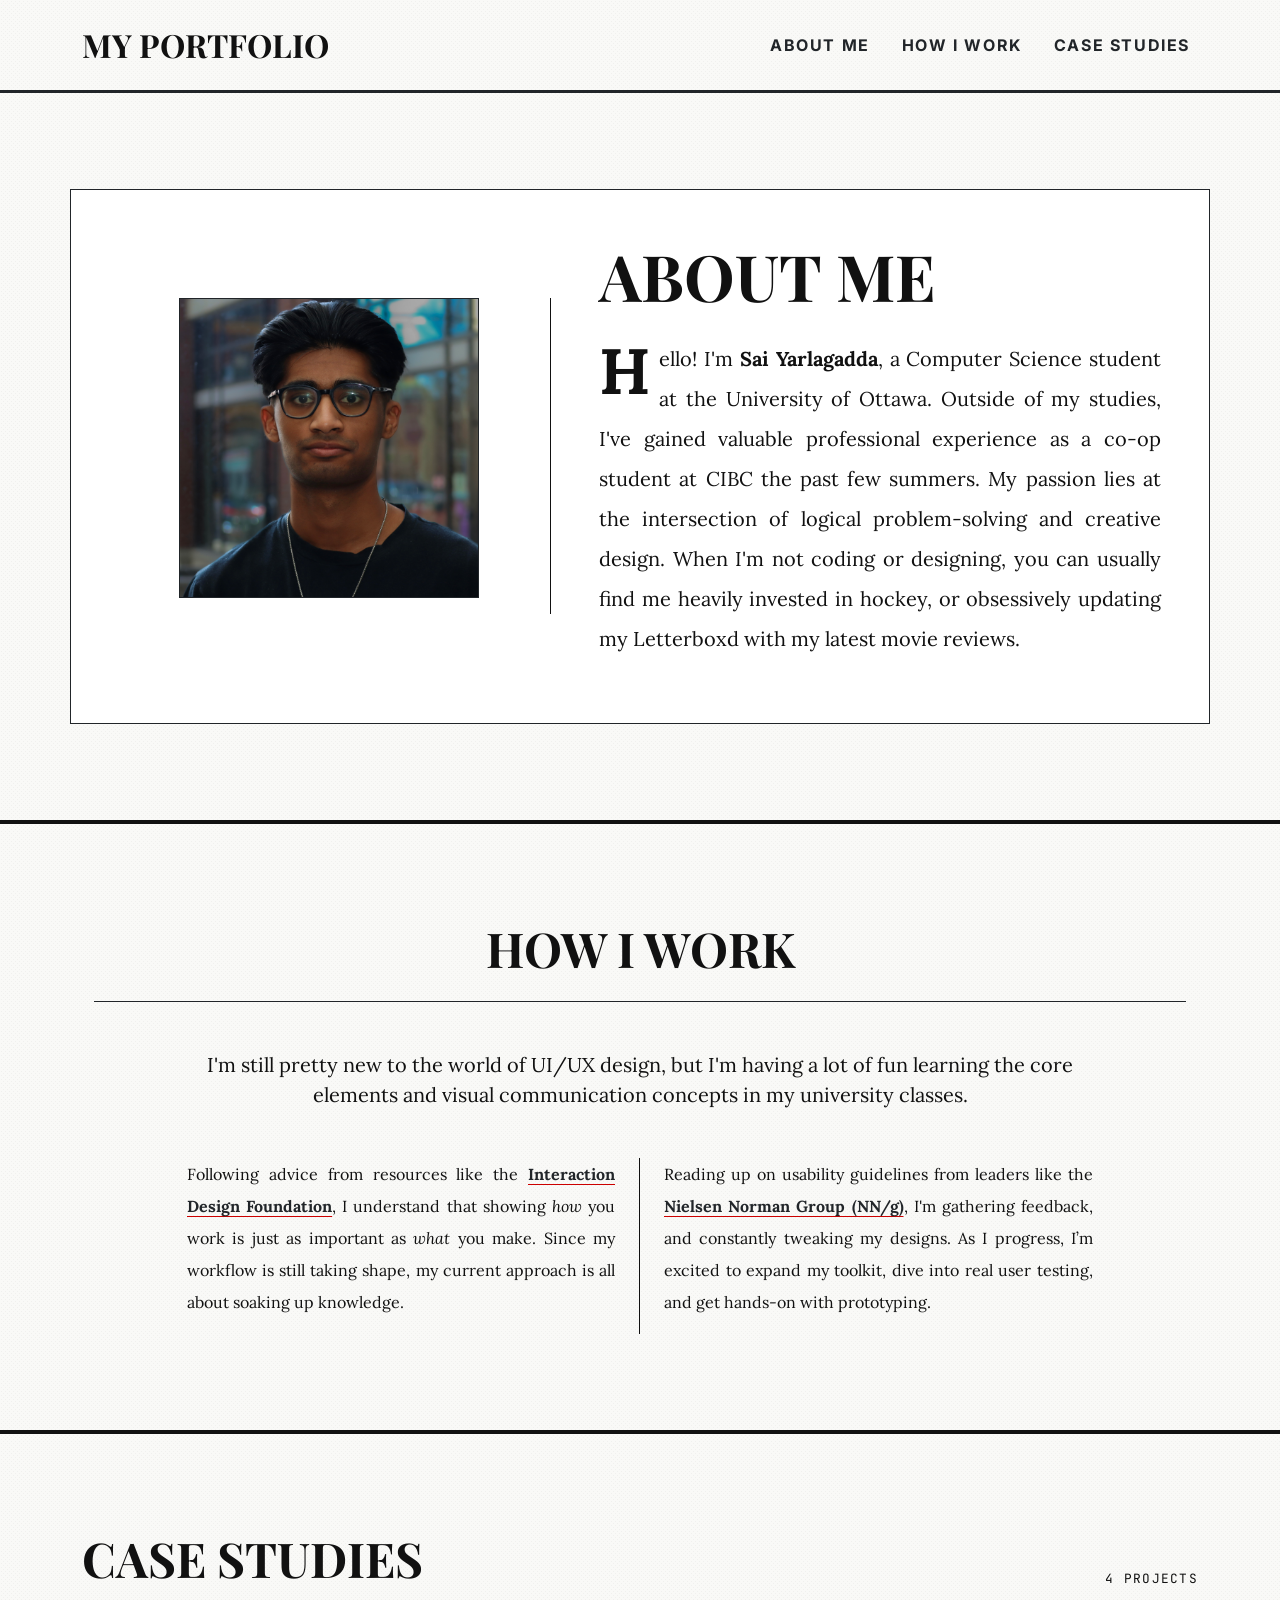
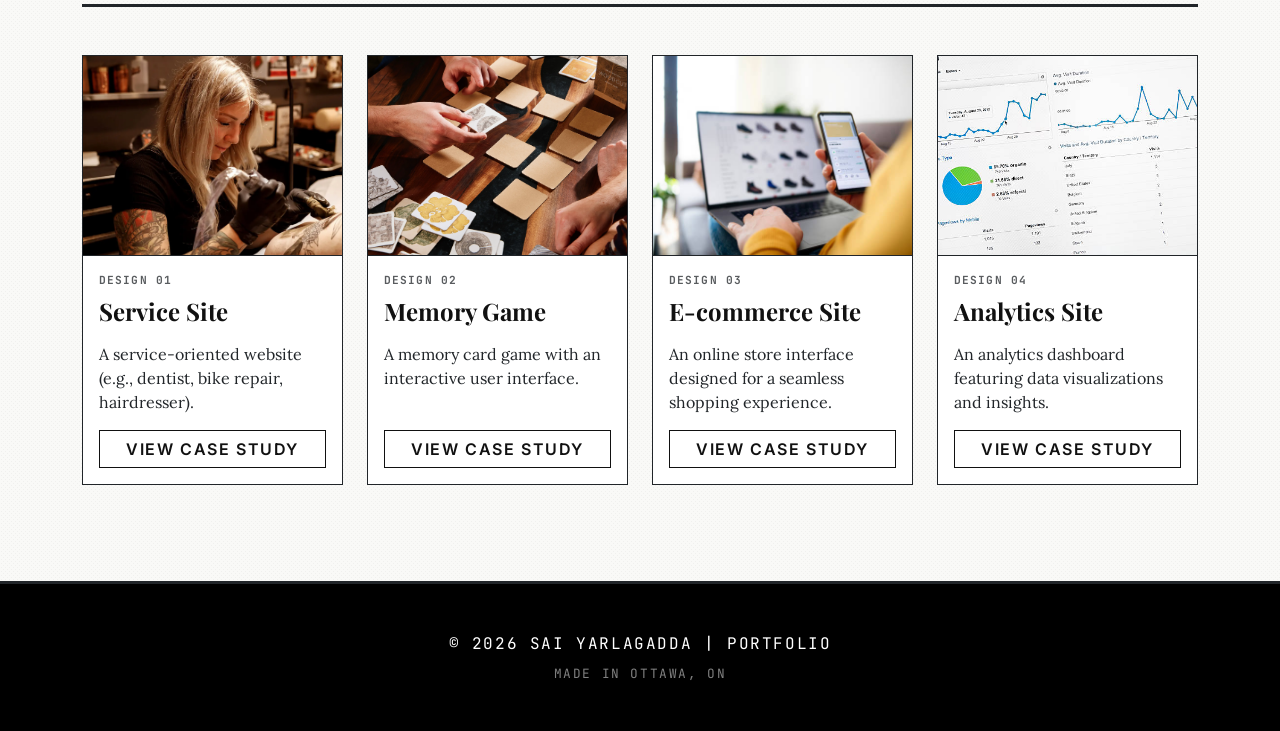
==== index.html @ ab578f19 "added link to service site case study" ====
<!DOCTYPE html>
<html lang="en">
<head>
    <meta charset="UTF-8">
    <meta name="viewport" content="width=device-width, initial-scale=1.0">
    <title>My Portfolio</title>
    <!-- CSS Links -->
    <link href="https://cdn.jsdelivr.net/npm/bootstrap@5.3.0/dist/css/bootstrap.min.css" rel="stylesheet">
    <link rel="stylesheet" href="css/styles.css">
</head>
<body>
    <!-- Main Navigation Menu -->
    <nav class="navbar navbar-expand-lg navbar-light bg-transparent border-bottom border-dark border-3 py-3">
        <div class="container">
            <a class="navbar-brand text-uppercase fw-bold fs-2" href="#">
                My Portfolio
            </a>
            <button class="navbar-toggler rounded-0 border-dark" type="button" data-bs-toggle="collapse" data-bs-target="#navbarNav">
                <span class="navbar-toggler-icon"></span>
            </button>
            <div class="collapse navbar-collapse" id="navbarNav">
                <ul class="navbar-nav ms-auto font-sans text-uppercase fs-6 fw-bold" style="letter-spacing: 0.1em;">
                    <li class="nav-item"><a class="nav-link text-dark" href="#about">About Me</a></li>
                    <li class="nav-item ms-lg-3"><a class="nav-link text-dark" href="#how-i-work">How I Work</a></li>
                    <li class="nav-item ms-lg-3"><a class="nav-link text-dark" href="#case-studies">Case Studies</a></li>
                </ul>
            </div>
        </div>
    </nav>

    <!-- Introduction & Bio Section -->
    <section id="about" class="py-5">
        <div class="container border border-dark p-4 p-md-5 bg-white position-relative mt-5">
            <div class="row align-items-center">
                <div class="col-md-5 text-center news-col-divider">
                    <!-- My headshot -->
                    <img src="profile_img.JPG" alt="My Photo" class="img-fluid border border-dark mb-3" style="max-height: 300px; object-fit: cover;">
                </div>
                <div class="col-md-7 ps-md-5 pt-4 pt-md-0">
                    <h1 class="display-3 fw-bold mb-4 text-uppercase">About Me</h1>
                    <p class="fs-5 lh-lg" style="text-align: justify;">
                        <span class="float-start fs-1 fw-bold pe-2 lh-1" style="font-size: 4rem !important;">H</span>ello! I'm <strong>Sai Yarlagadda</strong>, a Computer Science student at the University of Ottawa. Outside of my studies, I've gained valuable professional experience as a co-op student at CIBC the past few summers. My passion lies at the intersection of logical problem-solving and creative design. When I'm not coding or designing, you can usually find me heavily invested in hockey, or obsessively updating my Letterboxd with my latest movie reviews.
                    </p>
                </div>
            </div>
        </div>
    </section>

    <!-- Workflow & Process Information -->
    <section id="how-i-work" class="py-5 my-5 newsprint-texture bg-transparent">
        <div class="container px-4 py-5">
            <h2 class="text-center mb-5 display-5 fw-bold text-uppercase border-bottom border-dark pb-4">How I Work</h2>
            <div class="row justify-content-center">
                <div class="col-md-10">
                    <p class="fs-5 text-center mb-4">
                        I'm still pretty new to the world of UI/UX design, but I'm having a lot of fun learning the core elements and visual communication concepts in my university classes.
                    </p>
                    <div class="row mt-5">
                        <div class="col-md-6 news-col-divider pe-md-4">
                            <p class="lh-lg" style="text-align: justify;">
                                Following advice from resources like the <a href="https://ixdf.org/literature/article/what-should-a-ux-design-portfolio-contain" target="_blank" class="text-dark fw-bold" style="text-decoration: underline; text-underline-offset: 4px; text-decoration-color: var(--newsprint-accent);">Interaction Design Foundation</a>, I understand that showing <em>how</em> you work is just as important as <em>what</em> you make. Since my workflow is still taking shape, my current approach is all about soaking up knowledge.
                            </p>
                        </div>
                        <div class="col-md-6 ps-md-4">
                            <p class="lh-lg" style="text-align: justify;">
                                Reading up on usability guidelines from leaders like the <a href="https://www.nngroup.com/" target="_blank" class="text-dark fw-bold" style="text-decoration: underline; text-underline-offset: 4px; text-decoration-color: var(--newsprint-accent);">Nielsen Norman Group (NN/g)</a>, I'm gathering feedback, and constantly tweaking my designs. As I progress, I’m excited to expand my toolkit, dive into real user testing, and get hands-on with prototyping.
                            </p>
                        </div>
                    </div>
                </div>
            </div>
        </div>
    </section>

    <!-- Project Gallery / Case Studies -->
    <section id="case-studies" class="py-5 mb-5">
        <div class="container">
            <div class="d-flex justify-content-between align-items-end border-bottom border-dark border-3 pb-3 mb-5">
                <h2 class="mb-0 display-5 fw-bold text-uppercase">Case Studies</h2>
                <span class="font-mono text-uppercase d-none d-md-block" style="letter-spacing: 0.1em; font-size: 0.8rem;">4 Projects</span>
            </div>
            <div class="row g-4">
                <!-- Project 1: Services -->
                <div class="col-md-6 col-lg-3">
                    <div class="card h-100 transition-hover border-dark">
                        <img src="service_site.webp" class="card-img-top border-bottom border-dark" alt="Service Site" style="height: 200px; object-fit: cover;">
                        <div class="card-body d-flex flex-column bg-white">
                            <p class="font-mono text-uppercase fw-bold mb-2 text-muted" style="letter-spacing: 0.1em; font-size: 0.7rem;">Design 01</p>
                            <h5 class="card-title fw-bold font-serif fs-4 mb-3">Service Site</h5>
                            <p class="card-text text-dark">A service-oriented website (e.g., dentist, bike repair, hairdresser).</p>
                            <a href="https://sai-yarla.github.io/SEG3125-Assignment-2/" class="btn btn-outline-primary mt-auto">View Case Study</a>
                        </div>
                    </div>
                </div>
                <!-- Project 2: Interactive Game -->
                <div class="col-md-6 col-lg-3">
                    <div class="card h-100 transition-hover border-dark">
                        <img src="memory_game.webp" class="card-img-top border-bottom border-dark" alt="Memory Game" style="height: 200px; object-fit: cover;">
                        <div class="card-body d-flex flex-column bg-white">
                            <p class="font-mono text-uppercase fw-bold mb-2 text-muted" style="letter-spacing: 0.1em; font-size: 0.7rem;">Design 02</p>
                            <h5 class="card-title fw-bold font-serif fs-4 mb-3">Memory Game</h5>
                            <p class="card-text text-dark">A memory card game with an interactive user interface.</p>
                            <a href="coming-soon.html" class="btn btn-outline-primary mt-auto">View Case Study</a>
                        </div>
                    </div>
                </div>
                <!-- Project 3: Online Store -->
                <div class="col-md-6 col-lg-3">
                    <div class="card h-100 transition-hover border-dark">
                        <img src="ecommerce.jpg" class="card-img-top border-bottom border-dark" alt="E-commerce Site" style="height: 200px; object-fit: cover;">
                        <div class="card-body d-flex flex-column bg-white">
                            <p class="font-mono text-uppercase fw-bold mb-2 text-muted" style="letter-spacing: 0.1em; font-size: 0.7rem;">Design 03</p>
                            <h5 class="card-title fw-bold font-serif fs-4 mb-3">E-commerce Site</h5>
                            <p class="card-text text-dark">An online store interface designed for a seamless shopping experience.</p>
                            <a href="coming-soon.html" class="btn btn-outline-primary mt-auto">View Case Study</a>
                        </div>
                    </div>
                </div>
                <!-- Project 4: Data Dashboard -->
                <div class="col-md-6 col-lg-3">
                    <div class="card h-100 transition-hover border-dark">
                        <img src="analytics.jpg" class="card-img-top border-bottom border-dark" alt="Analytics Site" style="height: 200px; object-fit: cover;">
                        <div class="card-body d-flex flex-column bg-white">
                            <p class="font-mono text-uppercase fw-bold mb-2 text-muted" style="letter-spacing: 0.1em; font-size: 0.7rem;">Design 04</p>
                            <h5 class="card-title fw-bold font-serif fs-4 mb-3">Analytics Site</h5>
                            <p class="card-text text-dark">An analytics dashboard featuring data visualizations and insights.</p>
                            <a href="coming-soon.html" class="btn btn-outline-primary mt-auto">View Case Study</a>
                        </div>
                    </div>
                </div>
            </div>
        </div>
    </section>

    <!-- Footer with Copyright -->
    <footer class="bg-black text-white text-center py-5 border-top border-dark border-3">
        <div class="container font-mono text-uppercase" style="letter-spacing: 0.1em;">
            <p class="mb-2">&copy; 2026 Sai Yarlagadda | Portfolio</p>
            <p class="mb-0 text-white-50" style="font-size: 0.8rem;">Made in Ottawa, ON</p>
        </div>
    </footer>

    <!-- Bootstrap JS -->
    <script src="https://cdn.jsdelivr.net/npm/bootstrap@5.3.0/dist/js/bootstrap.bundle.min.js"></script>
    <!-- Custom JS -->
    <script src="js/script.js"></script>
</body>
</html>
---- css/styles.css ----
@import url('https://fonts.googleapis.com/css2?family=Inter:wght@400;500;600;700&family=JetBrains+Mono:wght@400;500&family=Playfair+Display:ital,wght@0,400;0,600;0,700;0,900;1,400&family=Lora:ital,wght@0,400;0,600;1,400&display=block');

:root {
    /* Newsprint Color Palette */
    --newsprint-bg: #F9F9F7;
    --newsprint-ink: #111111;
    --newsprint-muted: #E5E5E0;
    --newsprint-accent: #CC0000;

    /* Override Bootstrap Variables */
    --bs-body-bg: var(--newsprint-bg);
    --bs-body-color: var(--newsprint-ink);
    --bs-primary: var(--newsprint-ink);
    --bs-primary-rgb: 17, 17, 17;
    --bs-border-color: var(--newsprint-ink);
    --bs-link-color: var(--newsprint-ink);
    --bs-link-hover-color: var(--newsprint-accent);
}

/* Enforce Zero Radius & Strict Fonts */
* {
    border-radius: 0 !important;
}

body {
    font-family: 'Lora', serif;
    /* Subtle dot grid background */
    background-image: url("data:image/svg+xml,%3Csvg xmlns='http://www.w3.org/2000/svg' width='4' height='4' viewBox='0 0 4 4'%3E%3Cpath fill='%23111111' fill-opacity='0.04' d='M1 3h1v1H1V3zm2-2h1v1H3V1z'%3E%3C/path%3E%3C/svg%3E");
}

h1, h2, h3, h4, h5, h6, .display-4, .navbar-brand {
    font-family: 'Playfair Display', serif;
    color: var(--newsprint-ink);
}

.font-sans { font-family: 'Inter', sans-serif; }
.font-mono { font-family: 'JetBrains Mono', monospace; }

/* Primary Button Overrides */
.btn-primary {
    background-color: var(--newsprint-ink);
    color: var(--newsprint-bg);
    border: 1px solid var(--newsprint-ink);
    text-transform: uppercase;
    letter-spacing: 0.1em;
    font-family: 'Inter', sans-serif;
    font-weight: 600;
}

.btn-primary:hover {
    background-color: var(--newsprint-bg);
    color: var(--newsprint-ink);
    border-color: var(--newsprint-ink);
}

.btn-outline-primary {
    color: var(--newsprint-ink);
    border-color: var(--newsprint-ink);
    text-transform: uppercase;
    letter-spacing: 0.1em;
    font-family: 'Inter', sans-serif;
    font-weight: 600;
}

.btn-outline-primary:hover {
    background-color: var(--newsprint-ink);
    color: var(--newsprint-bg);
}

/* Card & Image styling */
.card {
    background-color: transparent;
    border: 1px solid var(--newsprint-ink);
}

.grayscale {
    filter: grayscale(100%);
    transition: filter 0.3s ease;
}

.grayscale:hover {
    filter: grayscale(0%) sepia(20%);
}

/* Effects & Hover States */
.transition-hover {
    transition: transform 0.2s ease-out, box-shadow 0.2s ease-out;
}

.transition-hover:hover {
    transform: translate(-2px, -2px);
    box-shadow: 4px 4px 0px 0px var(--newsprint-ink) !important;
}

/* Newspaper Grid lines */
.news-col-divider {
    border-right: 1px solid var(--newsprint-ink);
}

@media (max-width: 767.98px) {
    .news-col-divider {
        border-right: none;
        border-bottom: 1px solid var(--newsprint-ink);
        padding-bottom: 1.5rem;
        margin-bottom: 1.5rem;
    }
}

/* Textures */
.newsprint-texture {
    position: relative;
    border-top: 4px solid var(--newsprint-ink);
    border-bottom: 4px solid var(--newsprint-ink);
}

.newsprint-texture::before {
    content: '';
    position: absolute;
    inset: 0;
    background-image:
      linear-gradient(0deg, transparent 98%, rgba(0,0,0,0.02) 100%),
      linear-gradient(90deg, transparent 98%, rgba(0,0,0,0.02) 100%);
    background-size: 3px 3px;
    pointer-events: none;
    opacity: 0.5;
}
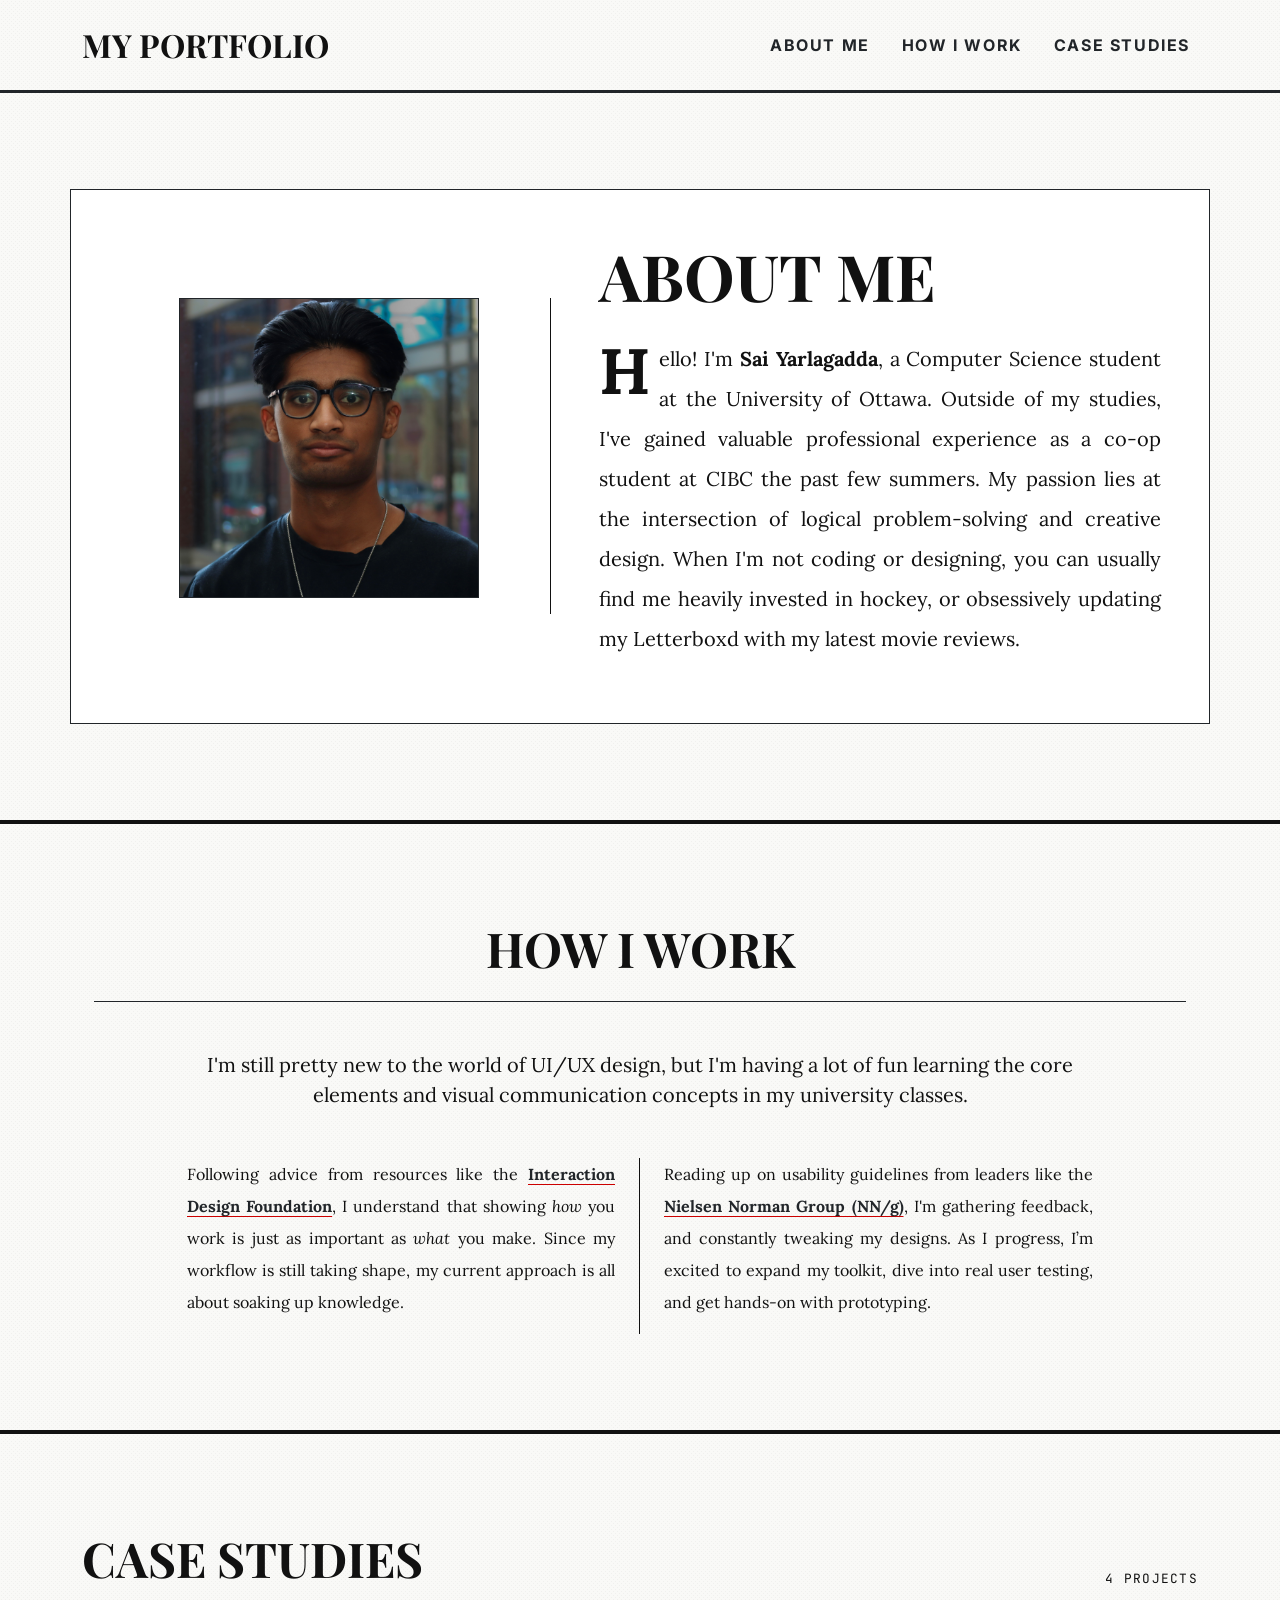
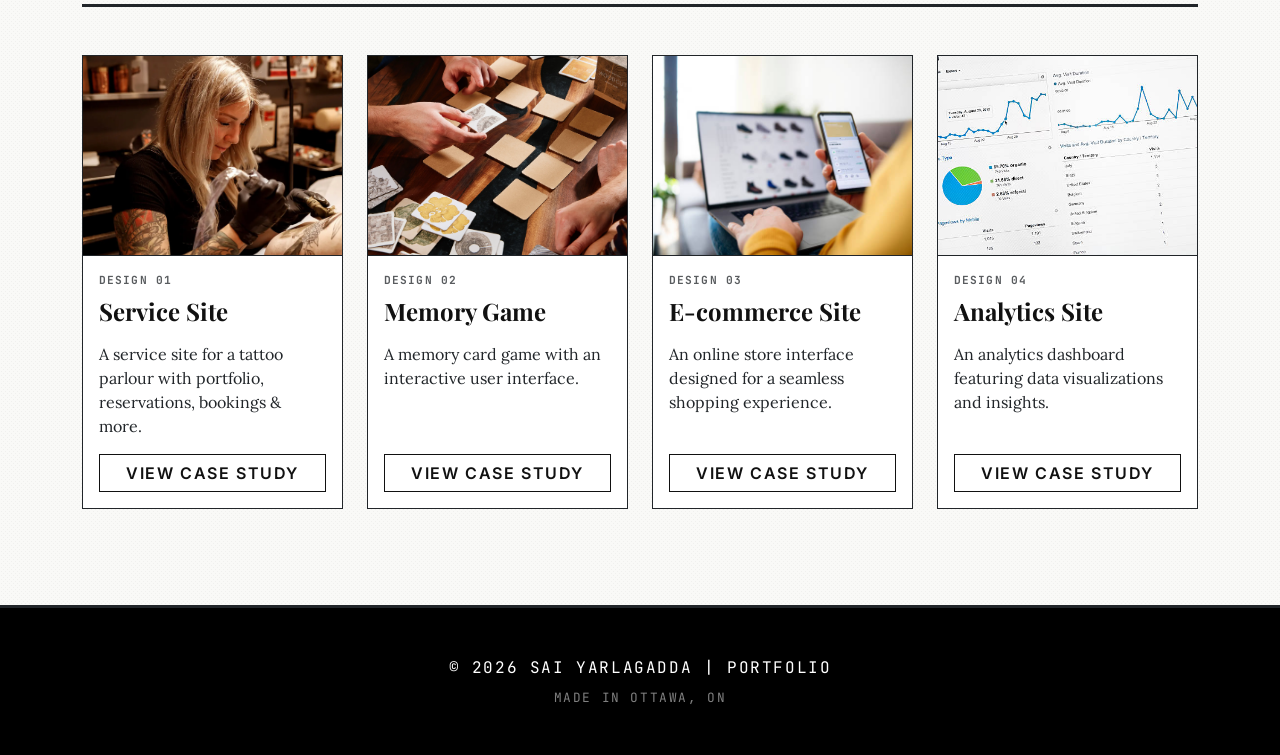
==== commit 2fca2593: "update description for service site" ====
--- a/index.html
+++ b/index.html
@@ -87,7 +87,7 @@
                         <div class="card-body d-flex flex-column bg-white">
                             <p class="font-mono text-uppercase fw-bold mb-2 text-muted" style="letter-spacing: 0.1em; font-size: 0.7rem;">Design 01</p>
                             <h5 class="card-title fw-bold font-serif fs-4 mb-3">Service Site</h5>
-                            <p class="card-text text-dark">A service-oriented website (e.g., dentist, bike repair, hairdresser).</p>
+                            <p class="card-text text-dark">A service site for a tattoo parlour with portfolio, reservations, bookings & more.</p>
                             <a href="https://sai-yarla.github.io/SEG3125-Assignment-2/" class="btn btn-outline-primary mt-auto">View Case Study</a>
                         </div>
                     </div>
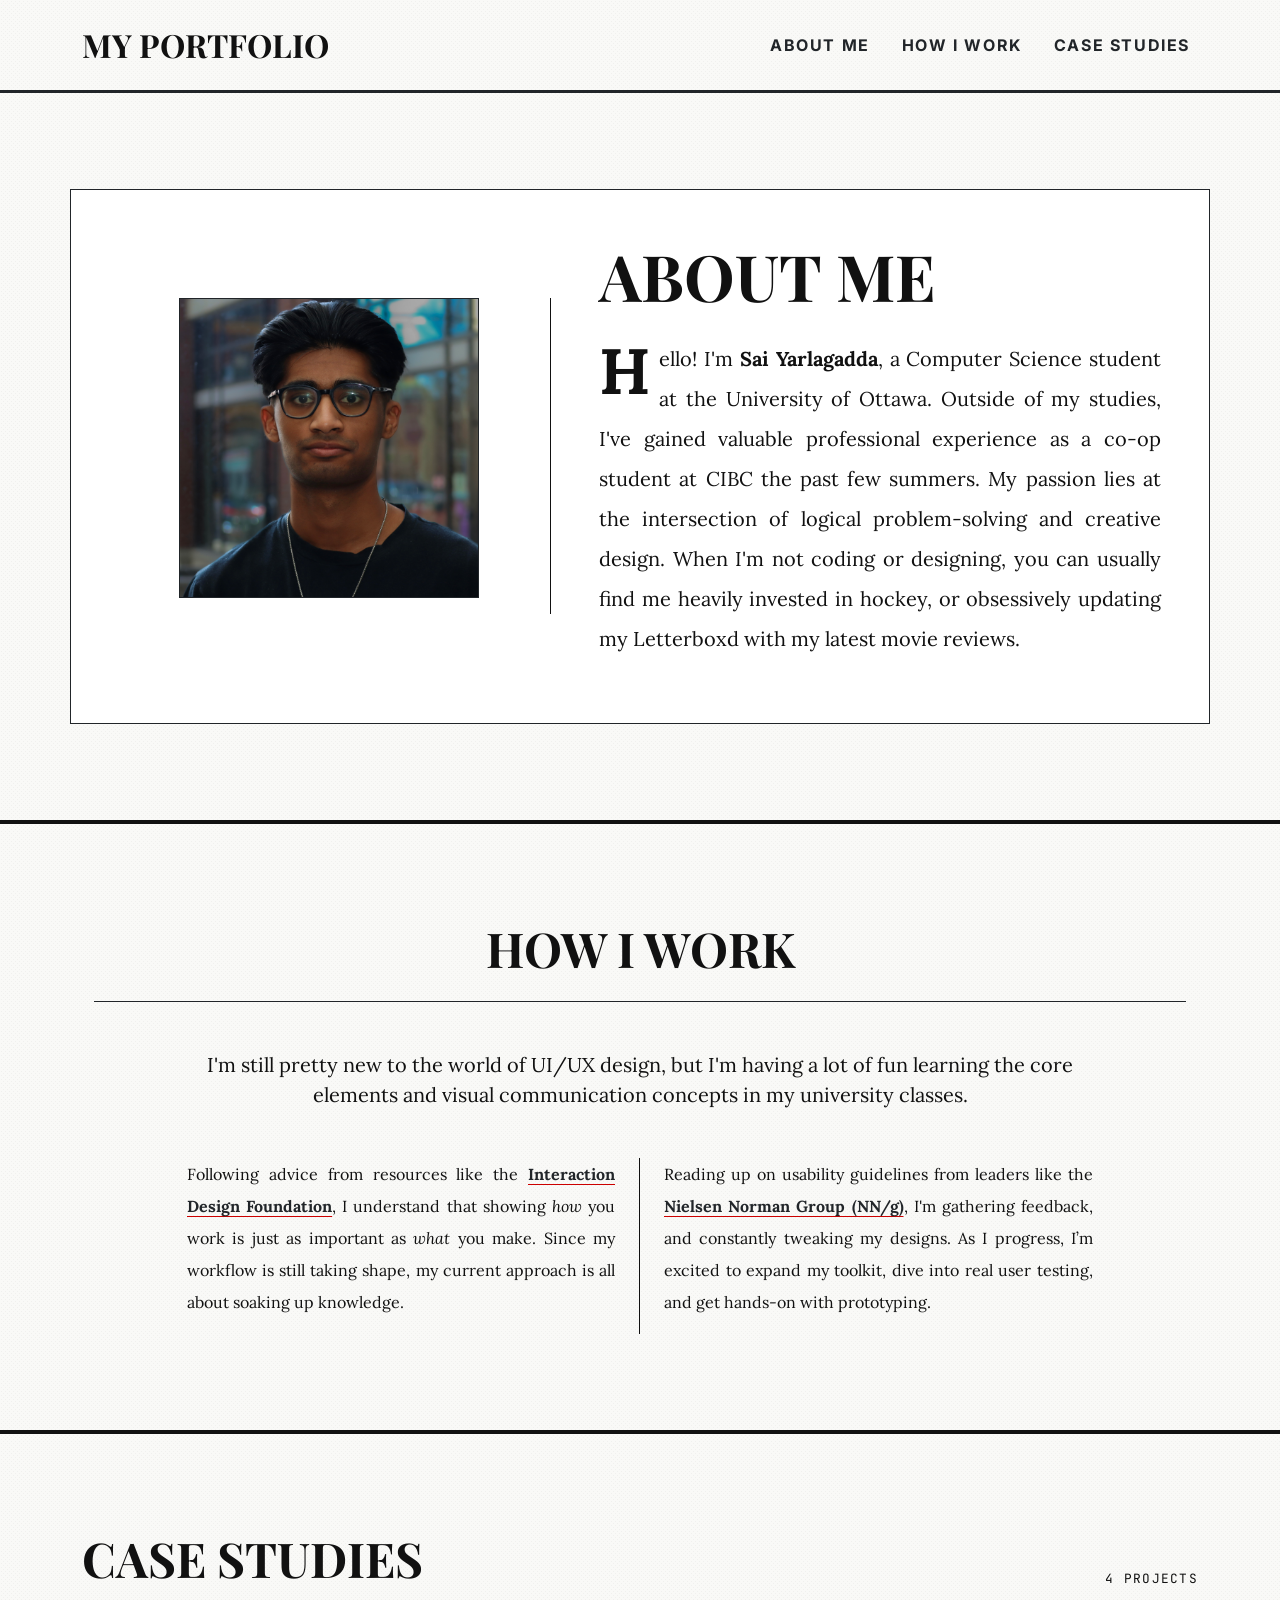
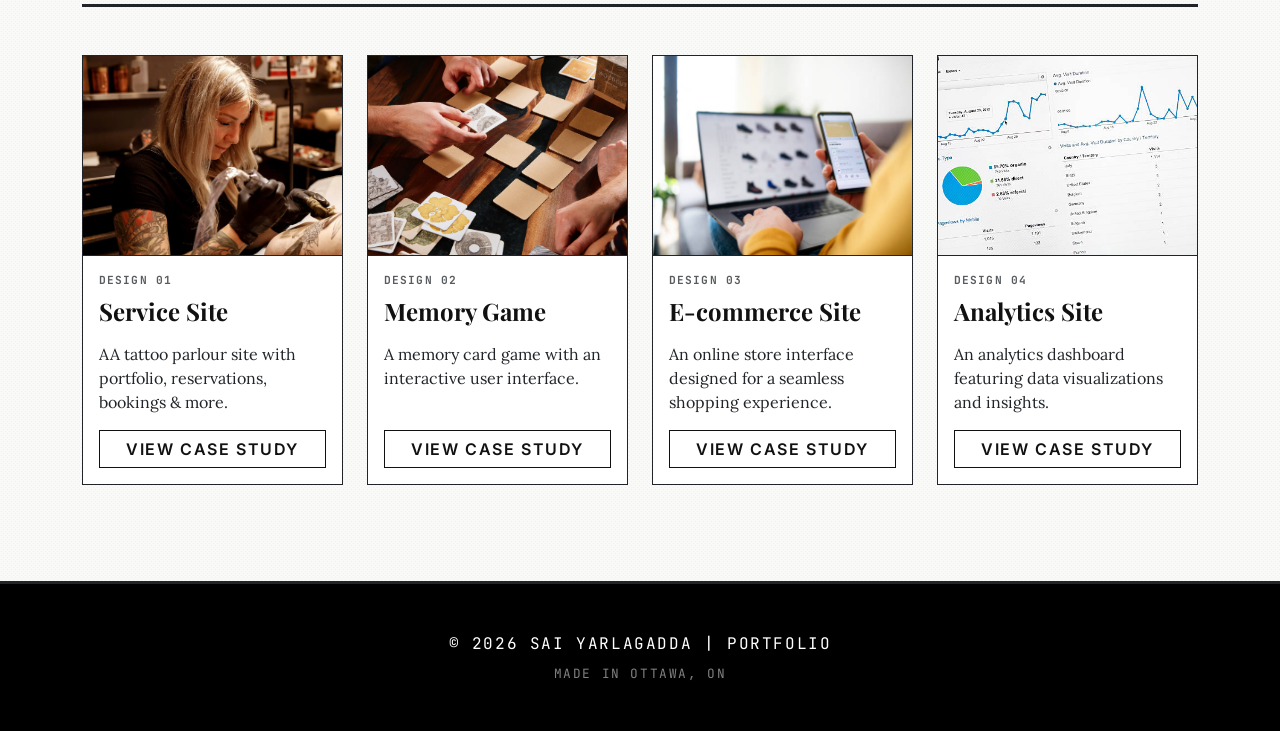
==== commit ed6b885d: "more updates" ====
--- a/index.html
+++ b/index.html
@@ -87,7 +87,7 @@
                         <div class="card-body d-flex flex-column bg-white">
                             <p class="font-mono text-uppercase fw-bold mb-2 text-muted" style="letter-spacing: 0.1em; font-size: 0.7rem;">Design 01</p>
                             <h5 class="card-title fw-bold font-serif fs-4 mb-3">Service Site</h5>
-                            <p class="card-text text-dark">A service site for a tattoo parlour with portfolio, reservations, bookings & more.</p>
+                            <p class="card-text text-dark">AA tattoo parlour site with portfolio, reservations, bookings & more.</p>
                             <a href="https://sai-yarla.github.io/SEG3125-Assignment-2/" class="btn btn-outline-primary mt-auto">View Case Study</a>
                         </div>
                     </div>
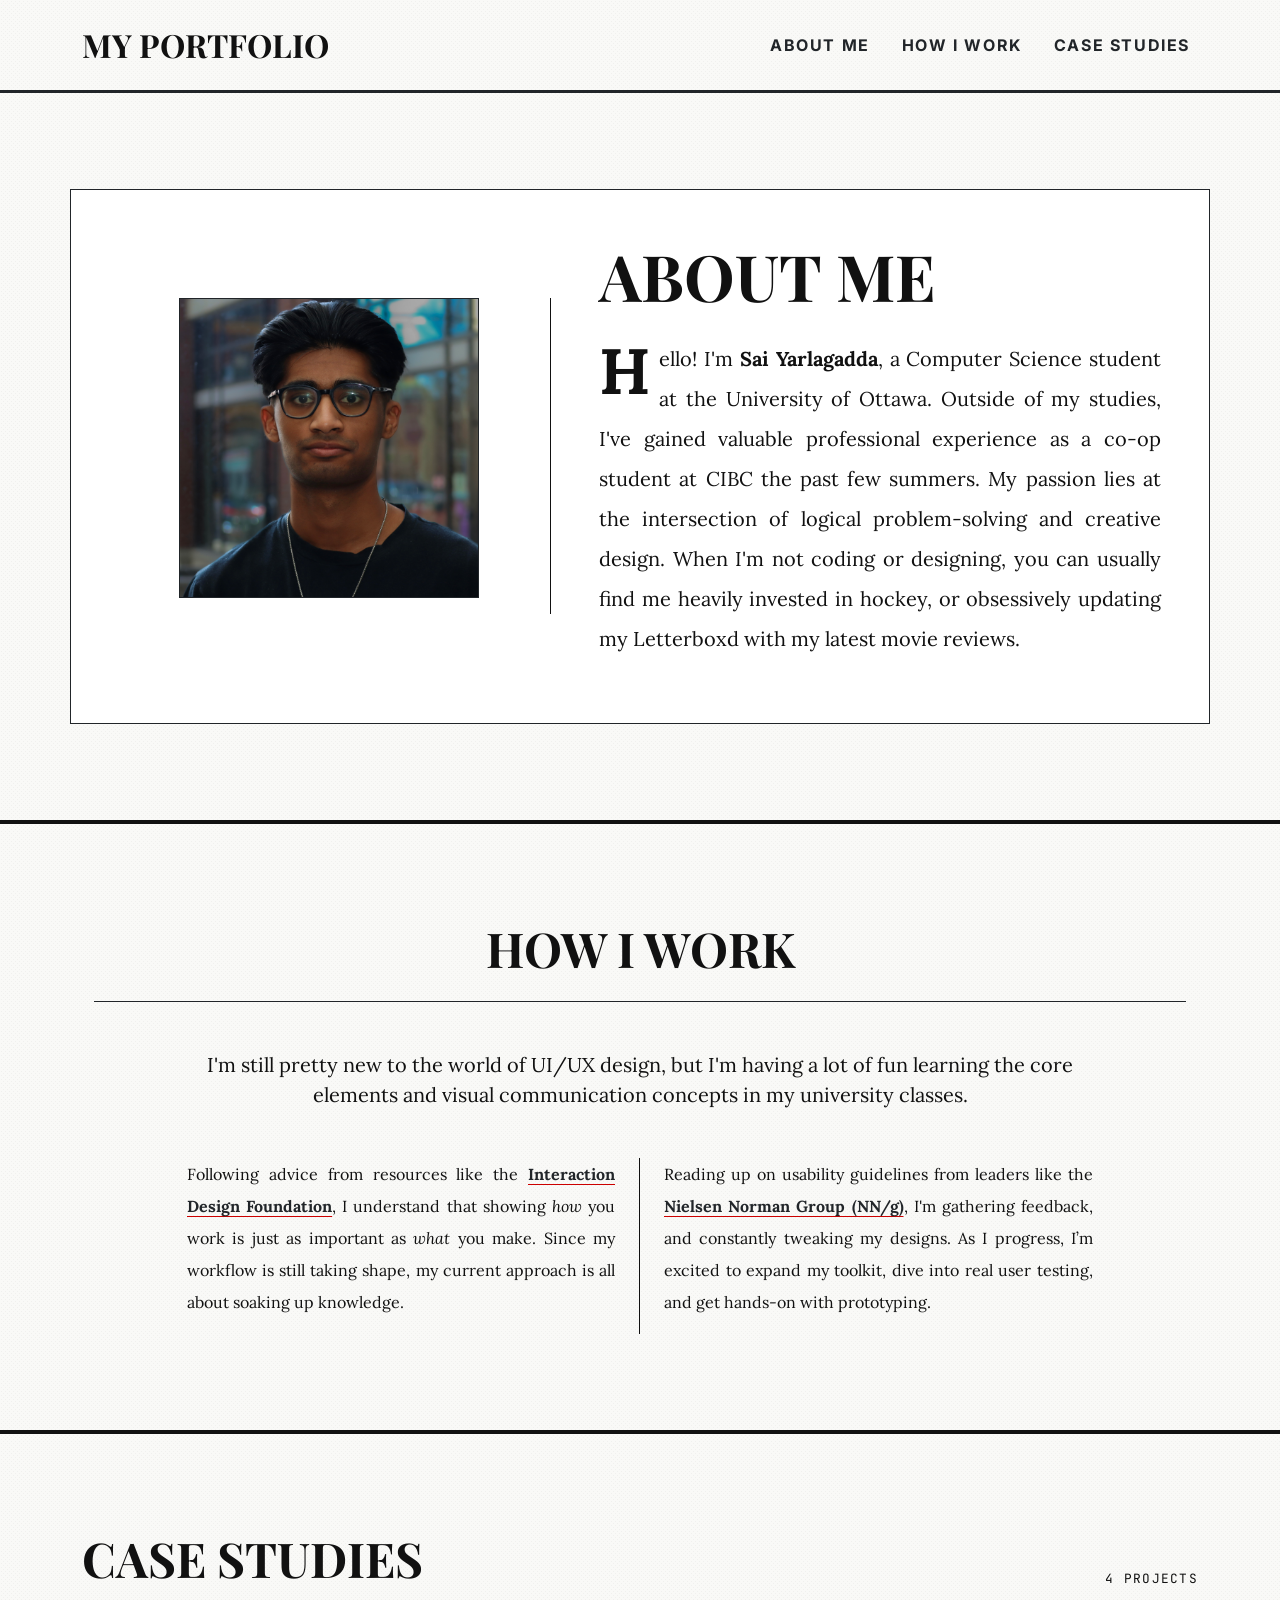
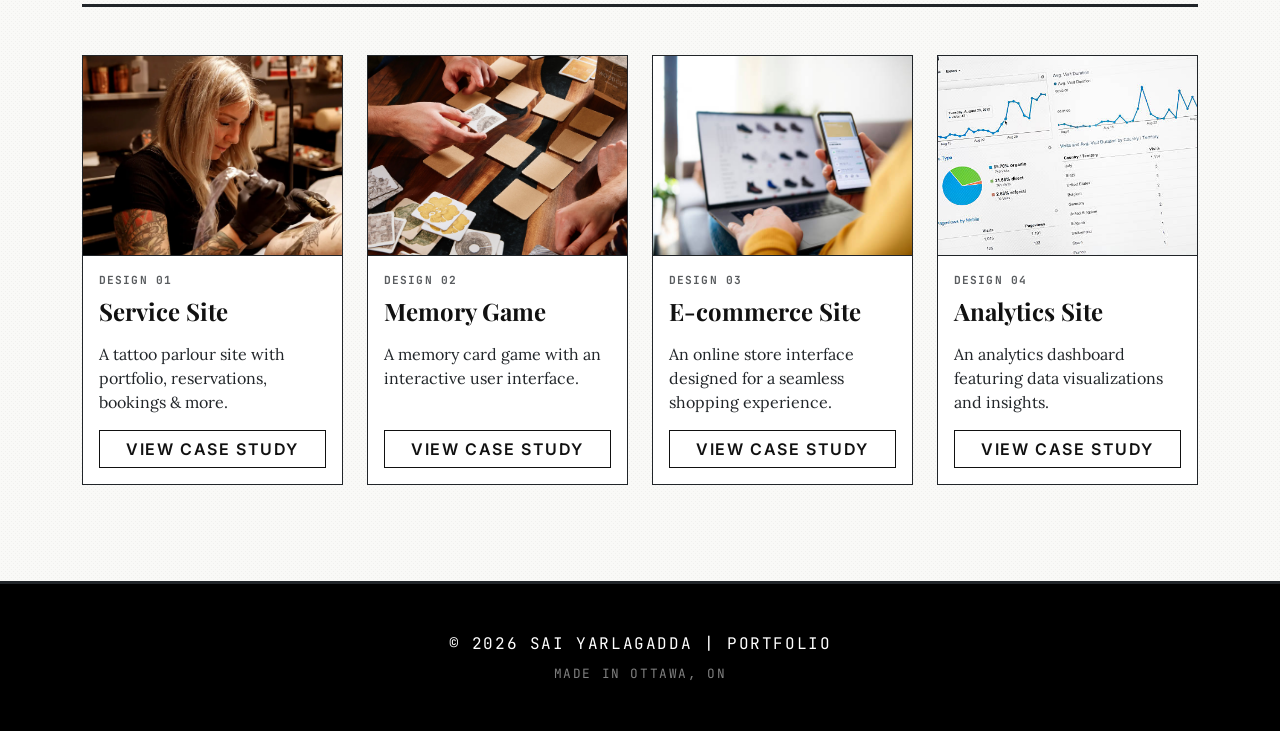
==== commit b5b5b8c5: "no double A" ====
--- a/index.html
+++ b/index.html
@@ -87,7 +87,7 @@
                         <div class="card-body d-flex flex-column bg-white">
                             <p class="font-mono text-uppercase fw-bold mb-2 text-muted" style="letter-spacing: 0.1em; font-size: 0.7rem;">Design 01</p>
                             <h5 class="card-title fw-bold font-serif fs-4 mb-3">Service Site</h5>
-                            <p class="card-text text-dark">AA tattoo parlour site with portfolio, reservations, bookings & more.</p>
+                            <p class="card-text text-dark">A tattoo parlour site with portfolio, reservations, bookings & more.</p>
                             <a href="https://sai-yarla.github.io/SEG3125-Assignment-2/" class="btn btn-outline-primary mt-auto">View Case Study</a>
                         </div>
                     </div>
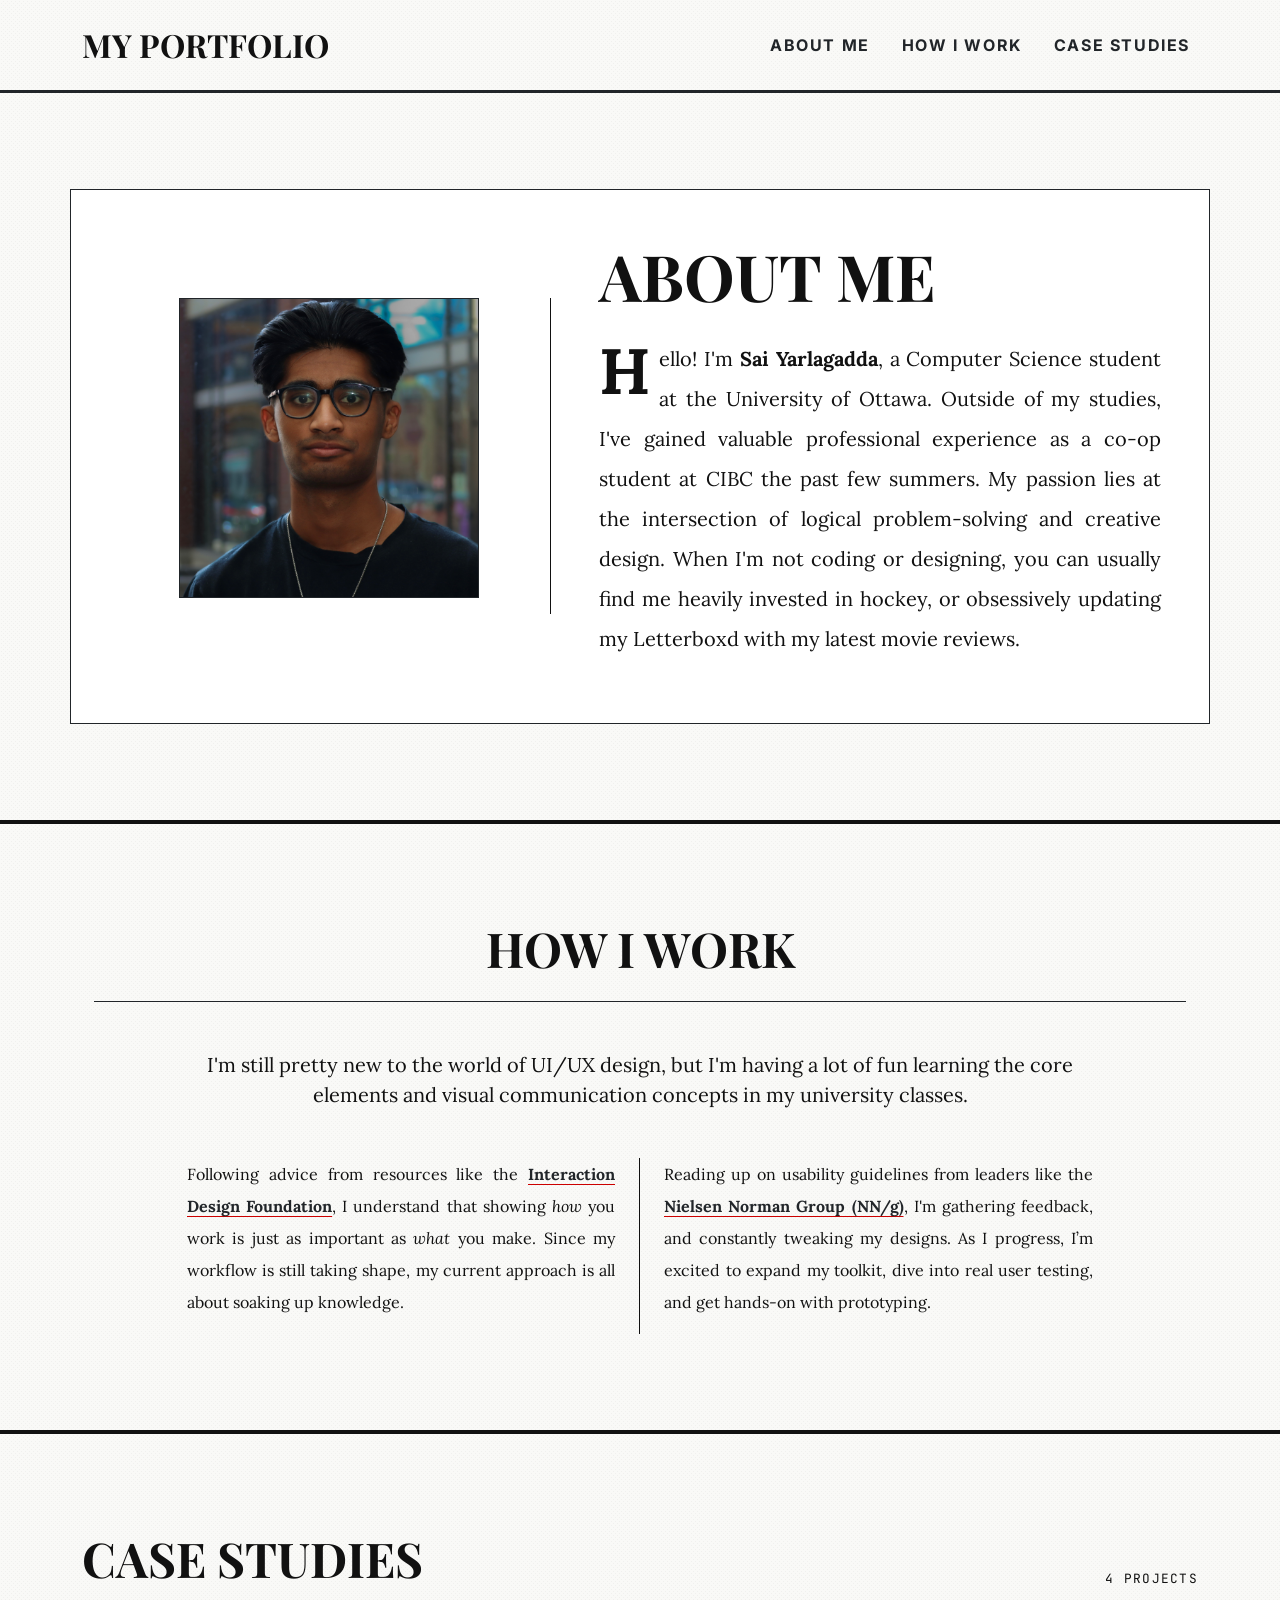
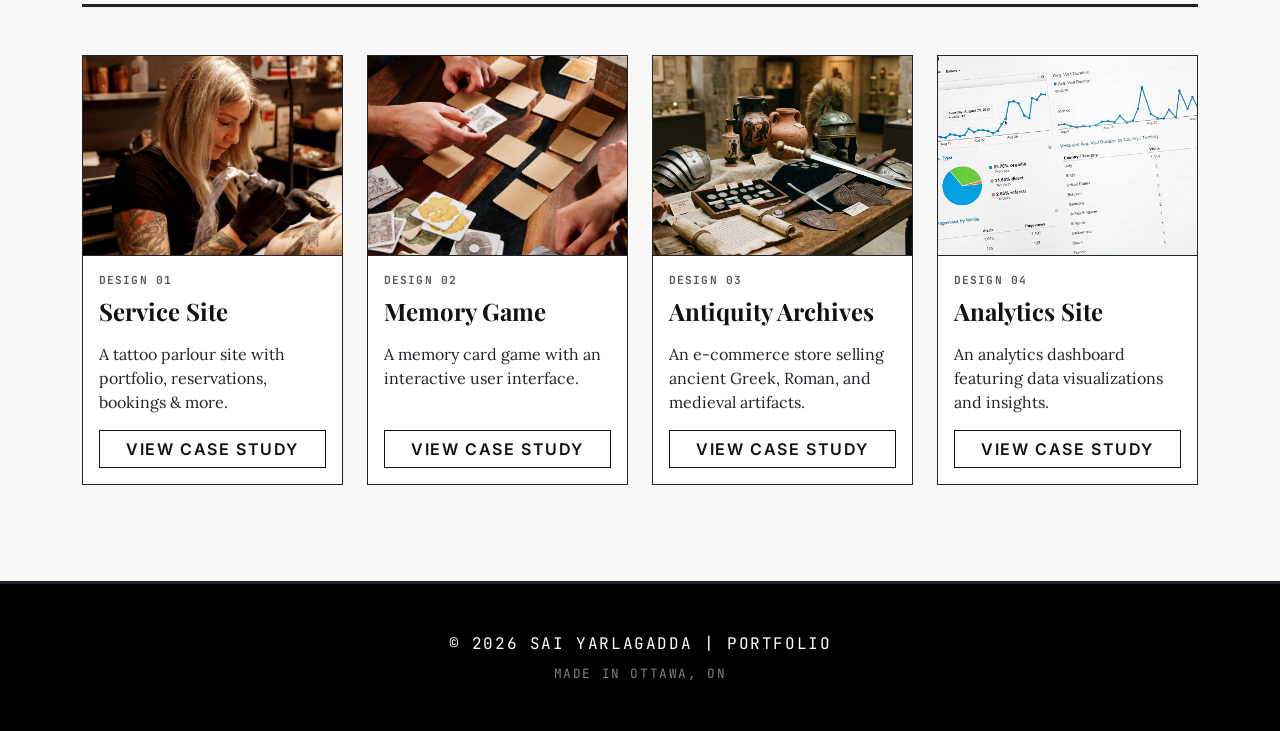
==== commit 6f4f5995: "Update Antiquity Archives store card and image" ====
--- a/index.html
+++ b/index.html
@@ -1,5 +1,6 @@
 <!DOCTYPE html>
 <html lang="en">
+
 <head>
     <meta charset="UTF-8">
     <meta name="viewport" content="width=device-width, initial-scale=1.0">
@@ -8,6 +9,7 @@
     <link href="https://cdn.jsdelivr.net/npm/bootstrap@5.3.0/dist/css/bootstrap.min.css" rel="stylesheet">
     <link rel="stylesheet" href="css/styles.css">
 </head>
+
 <body>
     <!-- Main Navigation Menu -->
     <nav class="navbar navbar-expand-lg navbar-light bg-transparent border-bottom border-dark border-3 py-3">
@@ -15,14 +17,16 @@
             <a class="navbar-brand text-uppercase fw-bold fs-2" href="#">
                 My Portfolio
             </a>
-            <button class="navbar-toggler rounded-0 border-dark" type="button" data-bs-toggle="collapse" data-bs-target="#navbarNav">
+            <button class="navbar-toggler rounded-0 border-dark" type="button" data-bs-toggle="collapse"
+                data-bs-target="#navbarNav">
                 <span class="navbar-toggler-icon"></span>
             </button>
             <div class="collapse navbar-collapse" id="navbarNav">
                 <ul class="navbar-nav ms-auto font-sans text-uppercase fs-6 fw-bold" style="letter-spacing: 0.1em;">
                     <li class="nav-item"><a class="nav-link text-dark" href="#about">About Me</a></li>
                     <li class="nav-item ms-lg-3"><a class="nav-link text-dark" href="#how-i-work">How I Work</a></li>
-                    <li class="nav-item ms-lg-3"><a class="nav-link text-dark" href="#case-studies">Case Studies</a></li>
+                    <li class="nav-item ms-lg-3"><a class="nav-link text-dark" href="#case-studies">Case Studies</a>
+                    </li>
                 </ul>
             </div>
         </div>
@@ -34,12 +38,19 @@
             <div class="row align-items-center">
                 <div class="col-md-5 text-center news-col-divider">
                     <!-- My headshot -->
-                    <img src="profile_img.JPG" alt="My Photo" class="img-fluid border border-dark mb-3" style="max-height: 300px; object-fit: cover;">
+                    <img src="profile_img.JPG" alt="My Photo" class="img-fluid border border-dark mb-3"
+                        style="max-height: 300px; object-fit: cover;">
                 </div>
                 <div class="col-md-7 ps-md-5 pt-4 pt-md-0">
                     <h1 class="display-3 fw-bold mb-4 text-uppercase">About Me</h1>
                     <p class="fs-5 lh-lg" style="text-align: justify;">
-                        <span class="float-start fs-1 fw-bold pe-2 lh-1" style="font-size: 4rem !important;">H</span>ello! I'm <strong>Sai Yarlagadda</strong>, a Computer Science student at the University of Ottawa. Outside of my studies, I've gained valuable professional experience as a co-op student at CIBC the past few summers. My passion lies at the intersection of logical problem-solving and creative design. When I'm not coding or designing, you can usually find me heavily invested in hockey, or obsessively updating my Letterboxd with my latest movie reviews.
+                        <span class="float-start fs-1 fw-bold pe-2 lh-1"
+                            style="font-size: 4rem !important;">H</span>ello! I'm <strong>Sai Yarlagadda</strong>, a
+                        Computer Science student at the University of Ottawa. Outside of my studies, I've gained
+                        valuable professional experience as a co-op student at CIBC the past few summers. My passion
+                        lies at the intersection of logical problem-solving and creative design. When I'm not coding or
+                        designing, you can usually find me heavily invested in hockey, or obsessively updating my
+                        Letterboxd with my latest movie reviews.
                     </p>
                 </div>
             </div>
@@ -53,17 +64,29 @@
             <div class="row justify-content-center">
                 <div class="col-md-10">
                     <p class="fs-5 text-center mb-4">
-                        I'm still pretty new to the world of UI/UX design, but I'm having a lot of fun learning the core elements and visual communication concepts in my university classes.
+                        I'm still pretty new to the world of UI/UX design, but I'm having a lot of fun learning the core
+                        elements and visual communication concepts in my university classes.
                     </p>
                     <div class="row mt-5">
                         <div class="col-md-6 news-col-divider pe-md-4">
                             <p class="lh-lg" style="text-align: justify;">
-                                Following advice from resources like the <a href="https://ixdf.org/literature/article/what-should-a-ux-design-portfolio-contain" target="_blank" class="text-dark fw-bold" style="text-decoration: underline; text-underline-offset: 4px; text-decoration-color: var(--newsprint-accent);">Interaction Design Foundation</a>, I understand that showing <em>how</em> you work is just as important as <em>what</em> you make. Since my workflow is still taking shape, my current approach is all about soaking up knowledge.
+                                Following advice from resources like the <a
+                                    href="https://ixdf.org/literature/article/what-should-a-ux-design-portfolio-contain"
+                                    target="_blank" class="text-dark fw-bold"
+                                    style="text-decoration: underline; text-underline-offset: 4px; text-decoration-color: var(--newsprint-accent);">Interaction
+                                    Design Foundation</a>, I understand that showing <em>how</em> you work is just as
+                                important as <em>what</em> you make. Since my workflow is still taking shape, my current
+                                approach is all about soaking up knowledge.
                             </p>
                         </div>
                         <div class="col-md-6 ps-md-4">
                             <p class="lh-lg" style="text-align: justify;">
-                                Reading up on usability guidelines from leaders like the <a href="https://www.nngroup.com/" target="_blank" class="text-dark fw-bold" style="text-decoration: underline; text-underline-offset: 4px; text-decoration-color: var(--newsprint-accent);">Nielsen Norman Group (NN/g)</a>, I'm gathering feedback, and constantly tweaking my designs. As I progress, I’m excited to expand my toolkit, dive into real user testing, and get hands-on with prototyping.
+                                Reading up on usability guidelines from leaders like the <a
+                                    href="https://www.nngroup.com/" target="_blank" class="text-dark fw-bold"
+                                    style="text-decoration: underline; text-underline-offset: 4px; text-decoration-color: var(--newsprint-accent);">Nielsen
+                                    Norman Group (NN/g)</a>, I'm gathering feedback, and constantly tweaking my designs.
+                                As I progress, I’m excited to expand my toolkit, dive into real user testing, and get
+                                hands-on with prototyping.
                             </p>
                         </div>
                     </div>
@@ -77,53 +100,68 @@
         <div class="container">
             <div class="d-flex justify-content-between align-items-end border-bottom border-dark border-3 pb-3 mb-5">
                 <h2 class="mb-0 display-5 fw-bold text-uppercase">Case Studies</h2>
-                <span class="font-mono text-uppercase d-none d-md-block" style="letter-spacing: 0.1em; font-size: 0.8rem;">4 Projects</span>
+                <span class="font-mono text-uppercase d-none d-md-block"
+                    style="letter-spacing: 0.1em; font-size: 0.8rem;">4 Projects</span>
             </div>
             <div class="row g-4">
                 <!-- Project 1: Services -->
                 <div class="col-md-6 col-lg-3">
                     <div class="card h-100 transition-hover border-dark">
-                        <img src="service_site.webp" class="card-img-top border-bottom border-dark" alt="Service Site" style="height: 200px; object-fit: cover;">
+                        <img src="service_site.webp" class="card-img-top border-bottom border-dark" alt="Service Site"
+                            style="height: 200px; object-fit: cover;">
                         <div class="card-body d-flex flex-column bg-white">
-                            <p class="font-mono text-uppercase fw-bold mb-2 text-muted" style="letter-spacing: 0.1em; font-size: 0.7rem;">Design 01</p>
+                            <p class="font-mono text-uppercase fw-bold mb-2 text-muted"
+                                style="letter-spacing: 0.1em; font-size: 0.7rem;">Design 01</p>
                             <h5 class="card-title fw-bold font-serif fs-4 mb-3">Service Site</h5>
-                            <p class="card-text text-dark">A tattoo parlour site with portfolio, reservations, bookings & more.</p>
-                            <a href="https://sai-yarla.github.io/SEG3125-Assignment-2/" class="btn btn-outline-primary mt-auto">View Case Study</a>
+                            <p class="card-text text-dark">A tattoo parlour site with portfolio, reservations, bookings
+                                & more.</p>
+                            <a href="https://sai-yarla.github.io/SEG3125-Assignment-2/"
+                                class="btn btn-outline-primary mt-auto">View Case Study</a>
                         </div>
                     </div>
                 </div>
                 <!-- Project 2: Interactive Game -->
                 <div class="col-md-6 col-lg-3">
                     <div class="card h-100 transition-hover border-dark">
-                        <img src="memory_game.webp" class="card-img-top border-bottom border-dark" alt="Memory Game" style="height: 200px; object-fit: cover;">
+                        <img src="memory_game.webp" class="card-img-top border-bottom border-dark" alt="Memory Game"
+                            style="height: 200px; object-fit: cover;">
                         <div class="card-body d-flex flex-column bg-white">
-                            <p class="font-mono text-uppercase fw-bold mb-2 text-muted" style="letter-spacing: 0.1em; font-size: 0.7rem;">Design 02</p>
+                            <p class="font-mono text-uppercase fw-bold mb-2 text-muted"
+                                style="letter-spacing: 0.1em; font-size: 0.7rem;">Design 02</p>
                             <h5 class="card-title fw-bold font-serif fs-4 mb-3">Memory Game</h5>
                             <p class="card-text text-dark">A memory card game with an interactive user interface.</p>
-                            <a href="coming-soon.html" class="btn btn-outline-primary mt-auto">View Case Study</a>
+                            <a href="https://sai-yarla.github.io/SEG3125-Assignment-3/"
+                                class="btn btn-outline-primary mt-auto">View Case Study</a>
                         </div>
                     </div>
                 </div>
                 <!-- Project 3: Online Store -->
                 <div class="col-md-6 col-lg-3">
                     <div class="card h-100 transition-hover border-dark">
-                        <img src="ecommerce.jpg" class="card-img-top border-bottom border-dark" alt="E-commerce Site" style="height: 200px; object-fit: cover;">
+                        <img src="antiquity_store.png" class="card-img-top border-bottom border-dark"
+                            alt="Antiquity Archives" style="height: 200px; object-fit: cover;">
                         <div class="card-body d-flex flex-column bg-white">
-                            <p class="font-mono text-uppercase fw-bold mb-2 text-muted" style="letter-spacing: 0.1em; font-size: 0.7rem;">Design 03</p>
-                            <h5 class="card-title fw-bold font-serif fs-4 mb-3">E-commerce Site</h5>
-                            <p class="card-text text-dark">An online store interface designed for a seamless shopping experience.</p>
-                            <a href="coming-soon.html" class="btn btn-outline-primary mt-auto">View Case Study</a>
+                            <p class="font-mono text-uppercase fw-bold mb-2 text-muted"
+                                style="letter-spacing: 0.1em; font-size: 0.7rem;">Design 03</p>
+                            <h5 class="card-title fw-bold font-serif fs-4 mb-3">Antiquity Archives</h5>
+                            <p class="card-text text-dark">An e-commerce store selling ancient Greek, Roman, and
+                                medieval artifacts.</p>
+                            <a href="https://sai-yarla.github.io/SEG3125-Assignment-4/"
+                                class="btn btn-outline-primary mt-auto">View Case Study</a>
                         </div>
                     </div>
                 </div>
                 <!-- Project 4: Data Dashboard -->
                 <div class="col-md-6 col-lg-3">
                     <div class="card h-100 transition-hover border-dark">
-                        <img src="analytics.jpg" class="card-img-top border-bottom border-dark" alt="Analytics Site" style="height: 200px; object-fit: cover;">
+                        <img src="analytics.jpg" class="card-img-top border-bottom border-dark" alt="Analytics Site"
+                            style="height: 200px; object-fit: cover;">
                         <div class="card-body d-flex flex-column bg-white">
-                            <p class="font-mono text-uppercase fw-bold mb-2 text-muted" style="letter-spacing: 0.1em; font-size: 0.7rem;">Design 04</p>
+                            <p class="font-mono text-uppercase fw-bold mb-2 text-muted"
+                                style="letter-spacing: 0.1em; font-size: 0.7rem;">Design 04</p>
                             <h5 class="card-title fw-bold font-serif fs-4 mb-3">Analytics Site</h5>
-                            <p class="card-text text-dark">An analytics dashboard featuring data visualizations and insights.</p>
+                            <p class="card-text text-dark">An analytics dashboard featuring data visualizations and
+                                insights.</p>
                             <a href="coming-soon.html" class="btn btn-outline-primary mt-auto">View Case Study</a>
                         </div>
                     </div>
@@ -145,4 +183,5 @@
     <!-- Custom JS -->
     <script src="js/script.js"></script>
 </body>
+
 </html>
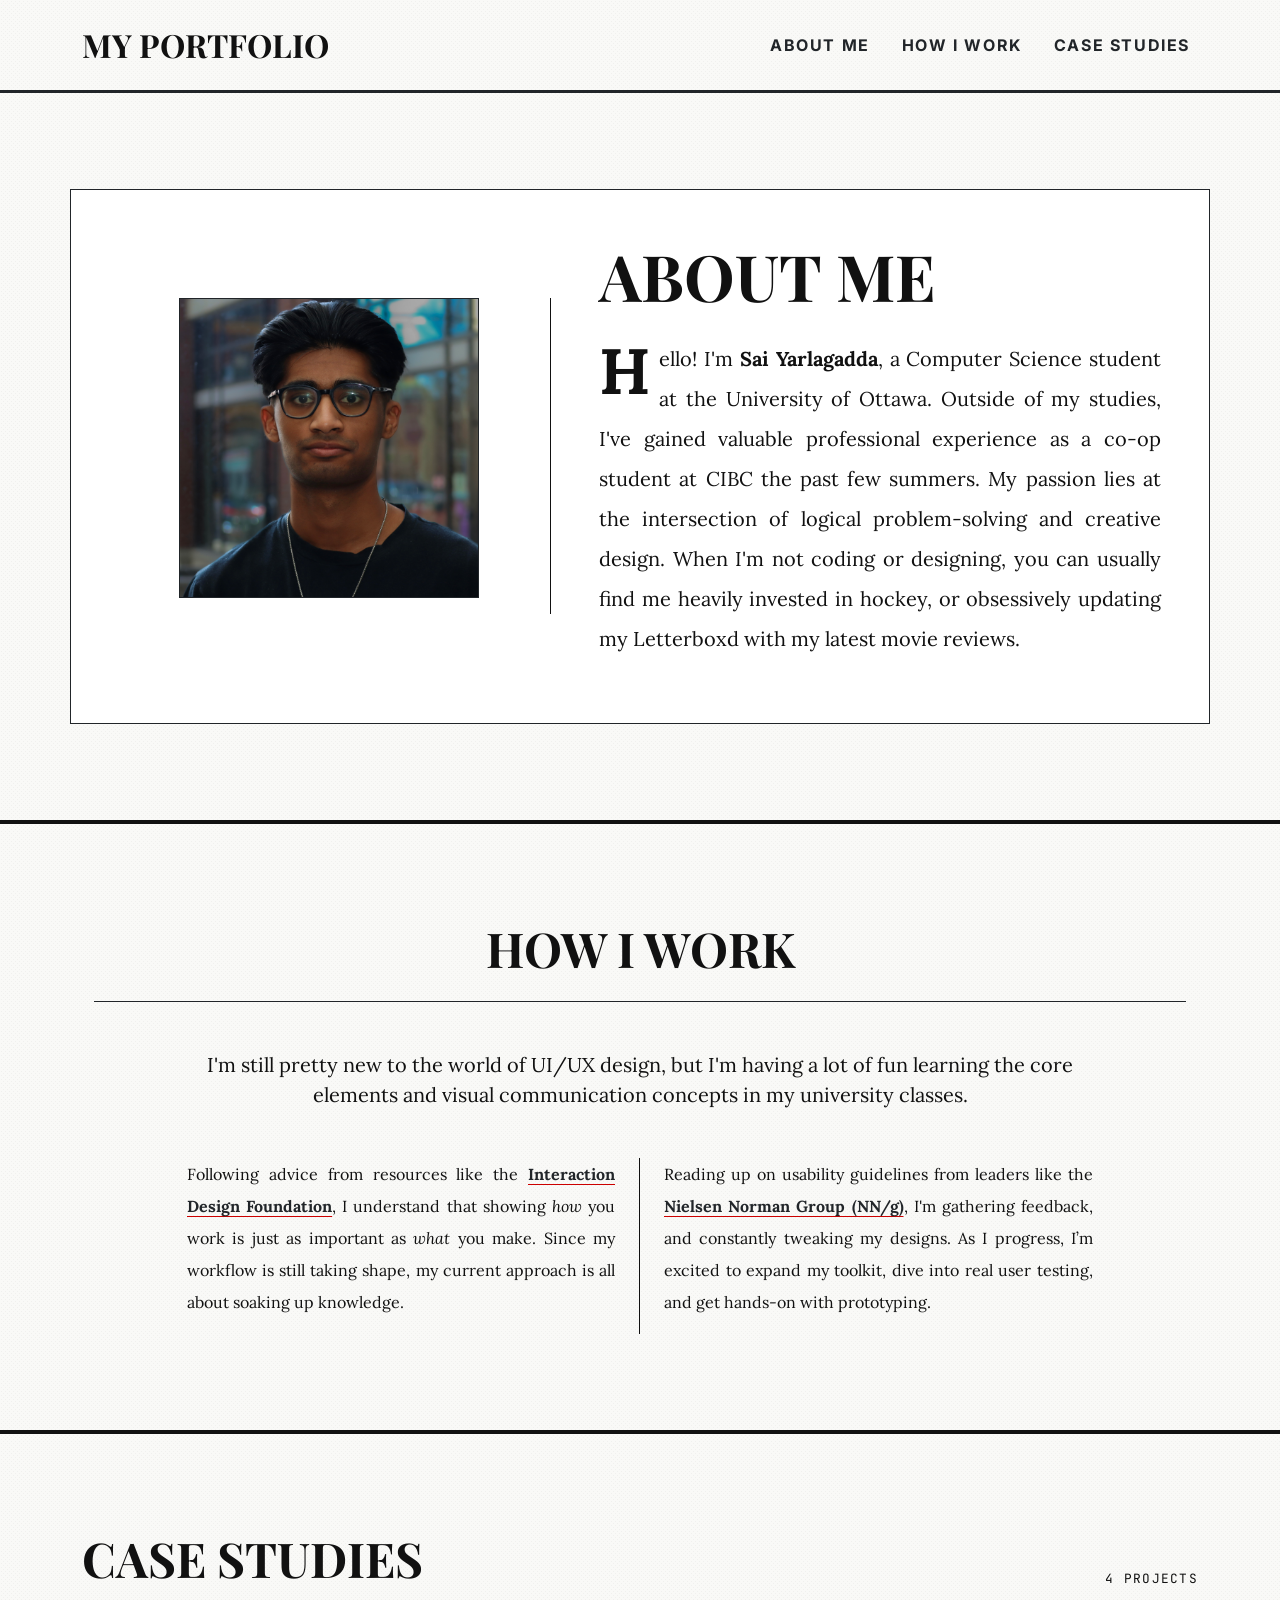
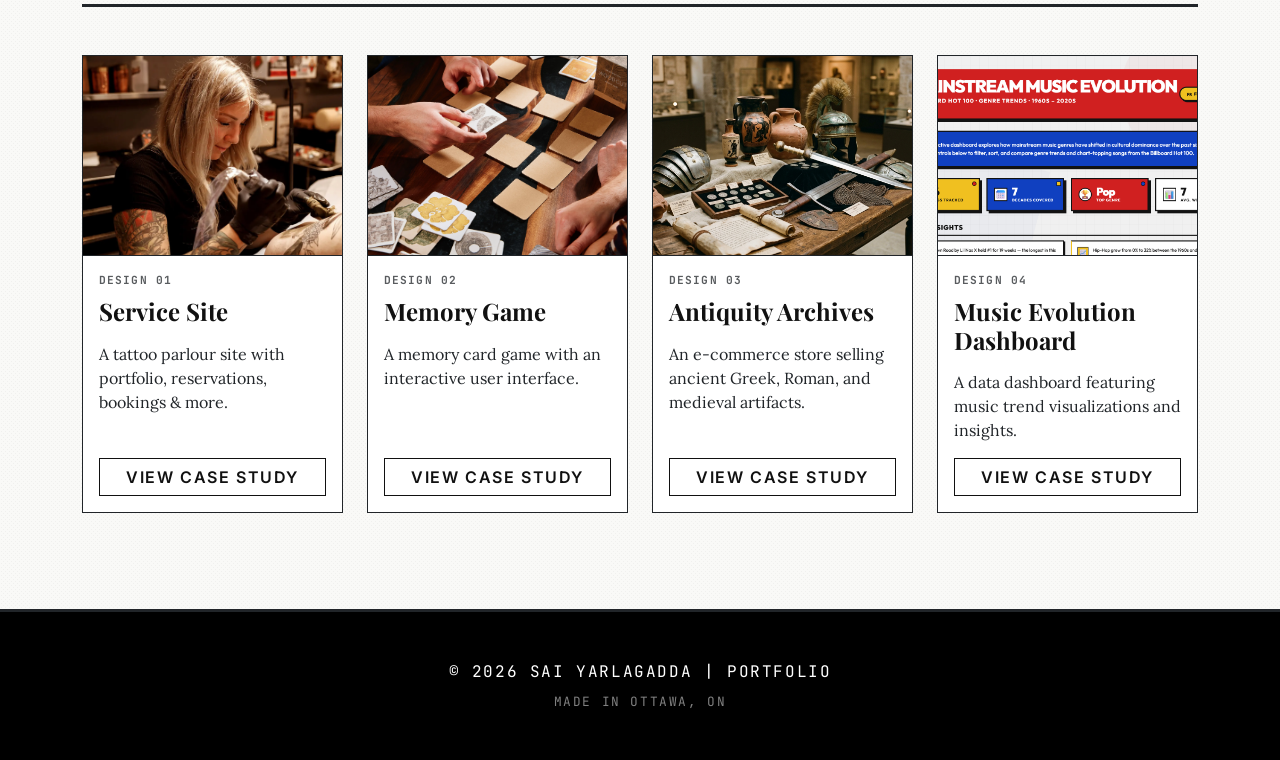
==== commit bc76f313: "Update Project 4 with Music Evolution Dashboard" ====
--- a/index.html
+++ b/index.html
@@ -154,15 +154,14 @@
                 <!-- Project 4: Data Dashboard -->
                 <div class="col-md-6 col-lg-3">
                     <div class="card h-100 transition-hover border-dark">
-                        <img src="analytics.jpg" class="card-img-top border-bottom border-dark" alt="Analytics Site"
+                        <img src="music_dashboard.png" class="card-img-top border-bottom border-dark" alt="Music Evolution Dashboard"
                             style="height: 200px; object-fit: cover;">
                         <div class="card-body d-flex flex-column bg-white">
                             <p class="font-mono text-uppercase fw-bold mb-2 text-muted"
                                 style="letter-spacing: 0.1em; font-size: 0.7rem;">Design 04</p>
-                            <h5 class="card-title fw-bold font-serif fs-4 mb-3">Analytics Site</h5>
-                            <p class="card-text text-dark">An analytics dashboard featuring data visualizations and
-                                insights.</p>
-                            <a href="coming-soon.html" class="btn btn-outline-primary mt-auto">View Case Study</a>
+                            <h5 class="card-title fw-bold font-serif fs-4 mb-3">Music Evolution Dashboard</h5>
+                            <p class="card-text text-dark">A data dashboard featuring music trend visualizations and insights.</p>
+                            <a href="https://sai-yarla.github.io/SEG3125-Assignment-5" class="btn btn-outline-primary mt-auto">View Case Study</a>
                         </div>
                     </div>
                 </div>
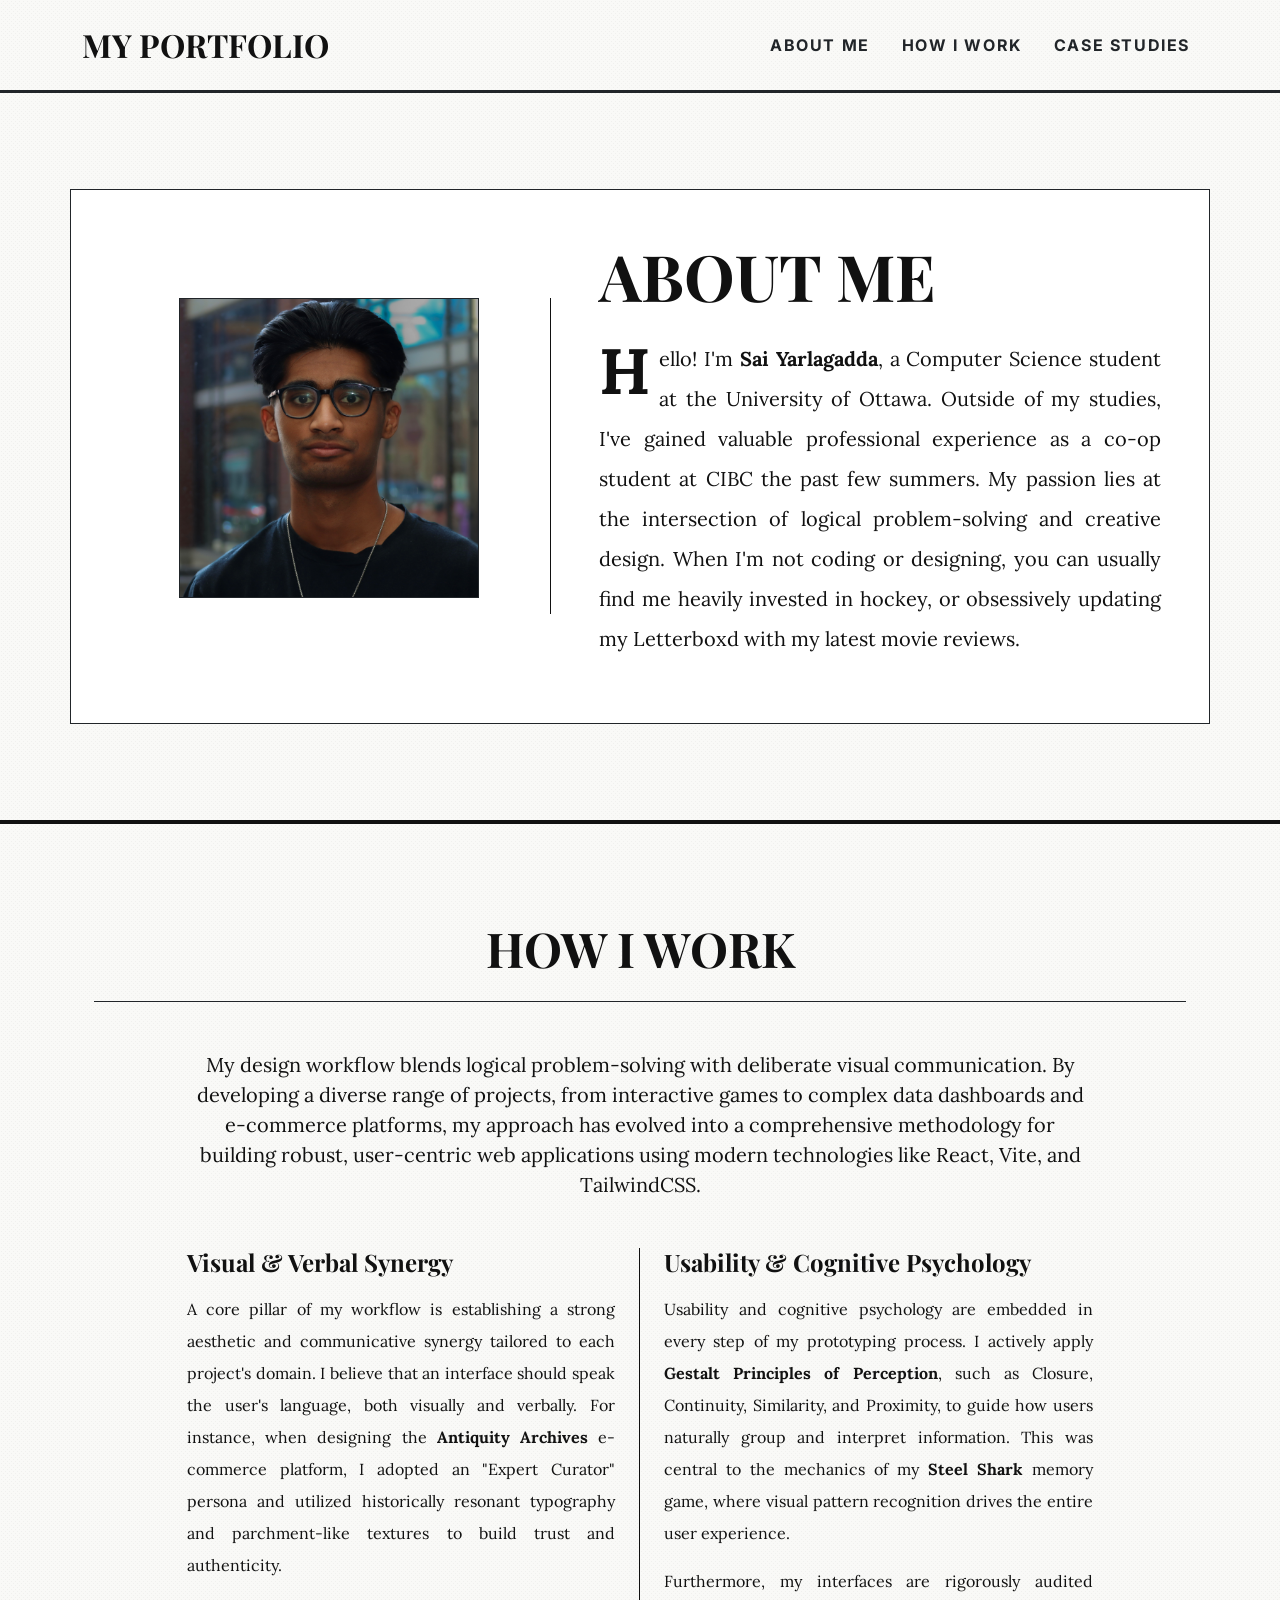
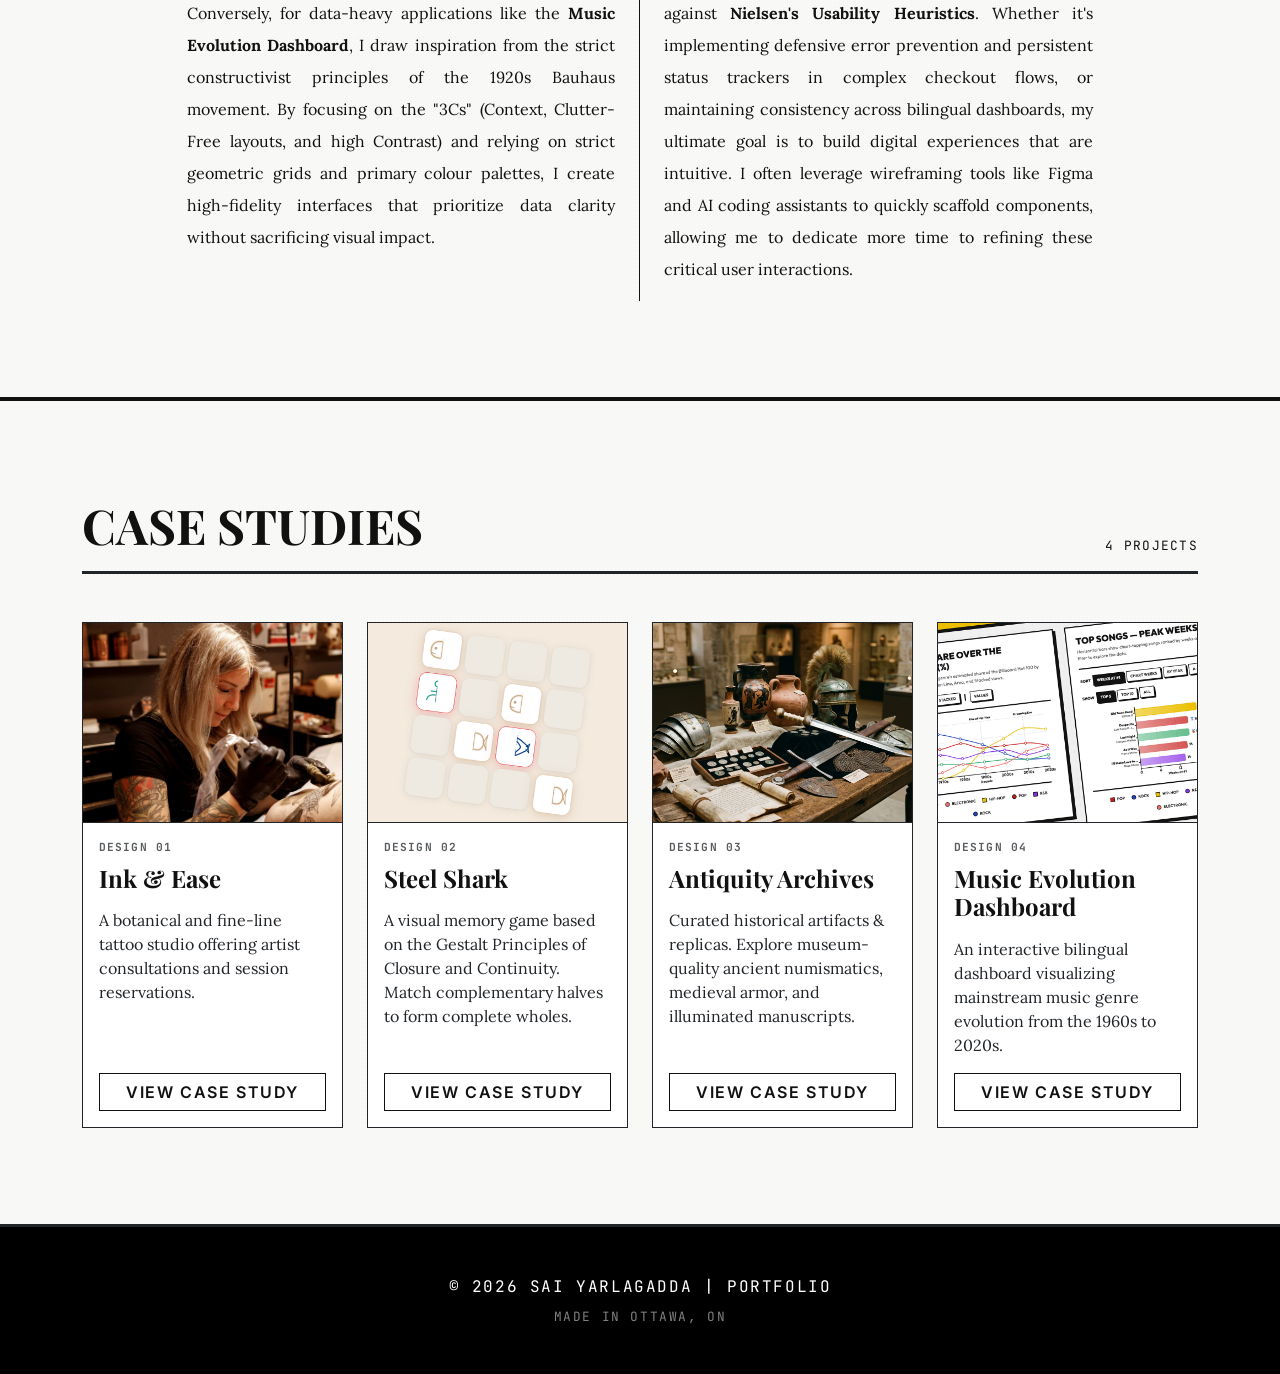
==== commit f122fb81: "Refine How I Work and Case Studies sections" ====
--- a/index.html
+++ b/index.html
@@ -63,30 +63,26 @@
             <h2 class="text-center mb-5 display-5 fw-bold text-uppercase border-bottom border-dark pb-4">How I Work</h2>
             <div class="row justify-content-center">
                 <div class="col-md-10">
-                    <p class="fs-5 text-center mb-4">
-                        I'm still pretty new to the world of UI/UX design, but I'm having a lot of fun learning the core
-                        elements and visual communication concepts in my university classes.
+                    <p class="fs-5 text-center mb-5">
+                        My design workflow blends logical problem-solving with deliberate visual communication. By developing a diverse range of projects, from interactive games to complex data dashboards and e-commerce platforms, my approach has evolved into a comprehensive methodology for building robust, user-centric web applications using modern technologies like React, Vite, and TailwindCSS.
                     </p>
                     <div class="row mt-5">
                         <div class="col-md-6 news-col-divider pe-md-4">
+                            <h4 class="font-serif fw-bold mb-3">Visual & Verbal Synergy</h4>
                             <p class="lh-lg" style="text-align: justify;">
-                                Following advice from resources like the <a
-                                    href="https://ixdf.org/literature/article/what-should-a-ux-design-portfolio-contain"
-                                    target="_blank" class="text-dark fw-bold"
-                                    style="text-decoration: underline; text-underline-offset: 4px; text-decoration-color: var(--newsprint-accent);">Interaction
-                                    Design Foundation</a>, I understand that showing <em>how</em> you work is just as
-                                important as <em>what</em> you make. Since my workflow is still taking shape, my current
-                                approach is all about soaking up knowledge.
+                                A core pillar of my workflow is establishing a strong aesthetic and communicative synergy tailored to each project's domain. I believe that an interface should speak the user's language, both visually and verbally. For instance, when designing the <strong>Antiquity Archives</strong> e-commerce platform, I adopted an "Expert Curator" persona and utilized historically resonant typography and parchment-like textures to build trust and authenticity. 
+                            </p>
+                            <p class="lh-lg" style="text-align: justify;">
+                                Conversely, for data-heavy applications like the <strong>Music Evolution Dashboard</strong>, I draw inspiration from the strict constructivist principles of the 1920s Bauhaus movement. By focusing on the "3Cs" (Context, Clutter-Free layouts, and high Contrast) and relying on strict geometric grids and primary colour palettes, I create high-fidelity interfaces that prioritize data clarity without sacrificing visual impact.
                             </p>
                         </div>
                         <div class="col-md-6 ps-md-4">
+                            <h4 class="font-serif fw-bold mb-3">Usability & Cognitive Psychology</h4>
                             <p class="lh-lg" style="text-align: justify;">
-                                Reading up on usability guidelines from leaders like the <a
-                                    href="https://www.nngroup.com/" target="_blank" class="text-dark fw-bold"
-                                    style="text-decoration: underline; text-underline-offset: 4px; text-decoration-color: var(--newsprint-accent);">Nielsen
-                                    Norman Group (NN/g)</a>, I'm gathering feedback, and constantly tweaking my designs.
-                                As I progress, I’m excited to expand my toolkit, dive into real user testing, and get
-                                hands-on with prototyping.
+                                Usability and cognitive psychology are embedded in every step of my prototyping process. I actively apply <strong>Gestalt Principles of Perception</strong>, such as Closure, Continuity, Similarity, and Proximity, to guide how users naturally group and interpret information. This was central to the mechanics of my <strong>Steel Shark</strong> memory game, where visual pattern recognition drives the entire user experience.
+                            </p>
+                            <p class="lh-lg" style="text-align: justify;">
+                                Furthermore, my interfaces are rigorously audited against <strong>Nielsen's Usability Heuristics</strong>. Whether it's implementing defensive error prevention and persistent status trackers in complex checkout flows, or maintaining consistency across bilingual dashboards, my ultimate goal is to build digital experiences that are intuitive. I often leverage wireframing tools like Figma and AI coding assistants to quickly scaffold components, allowing me to dedicate more time to refining these critical user interactions.
                             </p>
                         </div>
                     </div>
@@ -112,9 +108,8 @@
                         <div class="card-body d-flex flex-column bg-white">
                             <p class="font-mono text-uppercase fw-bold mb-2 text-muted"
                                 style="letter-spacing: 0.1em; font-size: 0.7rem;">Design 01</p>
-                            <h5 class="card-title fw-bold font-serif fs-4 mb-3">Service Site</h5>
-                            <p class="card-text text-dark">A tattoo parlour site with portfolio, reservations, bookings
-                                & more.</p>
+                            <h5 class="card-title fw-bold font-serif fs-4 mb-3">Ink & Ease</h5>
+                            <p class="card-text text-dark">A botanical and fine-line tattoo studio offering artist consultations and session reservations.</p>
                             <a href="https://sai-yarla.github.io/SEG3125-Assignment-2/"
                                 class="btn btn-outline-primary mt-auto">View Case Study</a>
                         </div>
@@ -123,13 +118,13 @@
                 <!-- Project 2: Interactive Game -->
                 <div class="col-md-6 col-lg-3">
                     <div class="card h-100 transition-hover border-dark">
-                        <img src="memory_game.webp" class="card-img-top border-bottom border-dark" alt="Memory Game"
+                        <img src="match.png" class="card-img-top border-bottom border-dark" alt="Memory Game"
                             style="height: 200px; object-fit: cover;">
                         <div class="card-body d-flex flex-column bg-white">
                             <p class="font-mono text-uppercase fw-bold mb-2 text-muted"
                                 style="letter-spacing: 0.1em; font-size: 0.7rem;">Design 02</p>
-                            <h5 class="card-title fw-bold font-serif fs-4 mb-3">Memory Game</h5>
-                            <p class="card-text text-dark">A memory card game with an interactive user interface.</p>
+                            <h5 class="card-title fw-bold font-serif fs-4 mb-3">Steel Shark</h5>
+                            <p class="card-text text-dark">A visual memory game based on the Gestalt Principles of Closure and Continuity. Match complementary halves to form complete wholes.</p>
                             <a href="https://sai-yarla.github.io/SEG3125-Assignment-3/"
                                 class="btn btn-outline-primary mt-auto">View Case Study</a>
                         </div>
@@ -144,8 +139,7 @@
                             <p class="font-mono text-uppercase fw-bold mb-2 text-muted"
                                 style="letter-spacing: 0.1em; font-size: 0.7rem;">Design 03</p>
                             <h5 class="card-title fw-bold font-serif fs-4 mb-3">Antiquity Archives</h5>
-                            <p class="card-text text-dark">An e-commerce store selling ancient Greek, Roman, and
-                                medieval artifacts.</p>
+                            <p class="card-text text-dark">Curated historical artifacts & replicas. Explore museum-quality ancient numismatics, medieval armor, and illuminated manuscripts.</p>
                             <a href="https://sai-yarla.github.io/SEG3125-Assignment-4/"
                                 class="btn btn-outline-primary mt-auto">View Case Study</a>
                         </div>
@@ -154,14 +148,15 @@
                 <!-- Project 4: Data Dashboard -->
                 <div class="col-md-6 col-lg-3">
                     <div class="card h-100 transition-hover border-dark">
-                        <img src="music_dashboard.png" class="card-img-top border-bottom border-dark" alt="Music Evolution Dashboard"
-                            style="height: 200px; object-fit: cover;">
+                        <img src="graphs.png" class="card-img-top border-bottom border-dark"
+                            alt="Music Evolution Dashboard" style="height: 200px; object-fit: cover;">
                         <div class="card-body d-flex flex-column bg-white">
                             <p class="font-mono text-uppercase fw-bold mb-2 text-muted"
                                 style="letter-spacing: 0.1em; font-size: 0.7rem;">Design 04</p>
                             <h5 class="card-title fw-bold font-serif fs-4 mb-3">Music Evolution Dashboard</h5>
-                            <p class="card-text text-dark">A data dashboard featuring music trend visualizations and insights.</p>
-                            <a href="https://sai-yarla.github.io/SEG3125-Assignment-5" class="btn btn-outline-primary mt-auto">View Case Study</a>
+                            <p class="card-text text-dark">An interactive bilingual dashboard visualizing mainstream music genre evolution from the 1960s to 2020s.</p>
+                            <a href="https://sai-yarla.github.io/SEG3125-Assignment-5"
+                                class="btn btn-outline-primary mt-auto">View Case Study</a>
                         </div>
                     </div>
                 </div>
